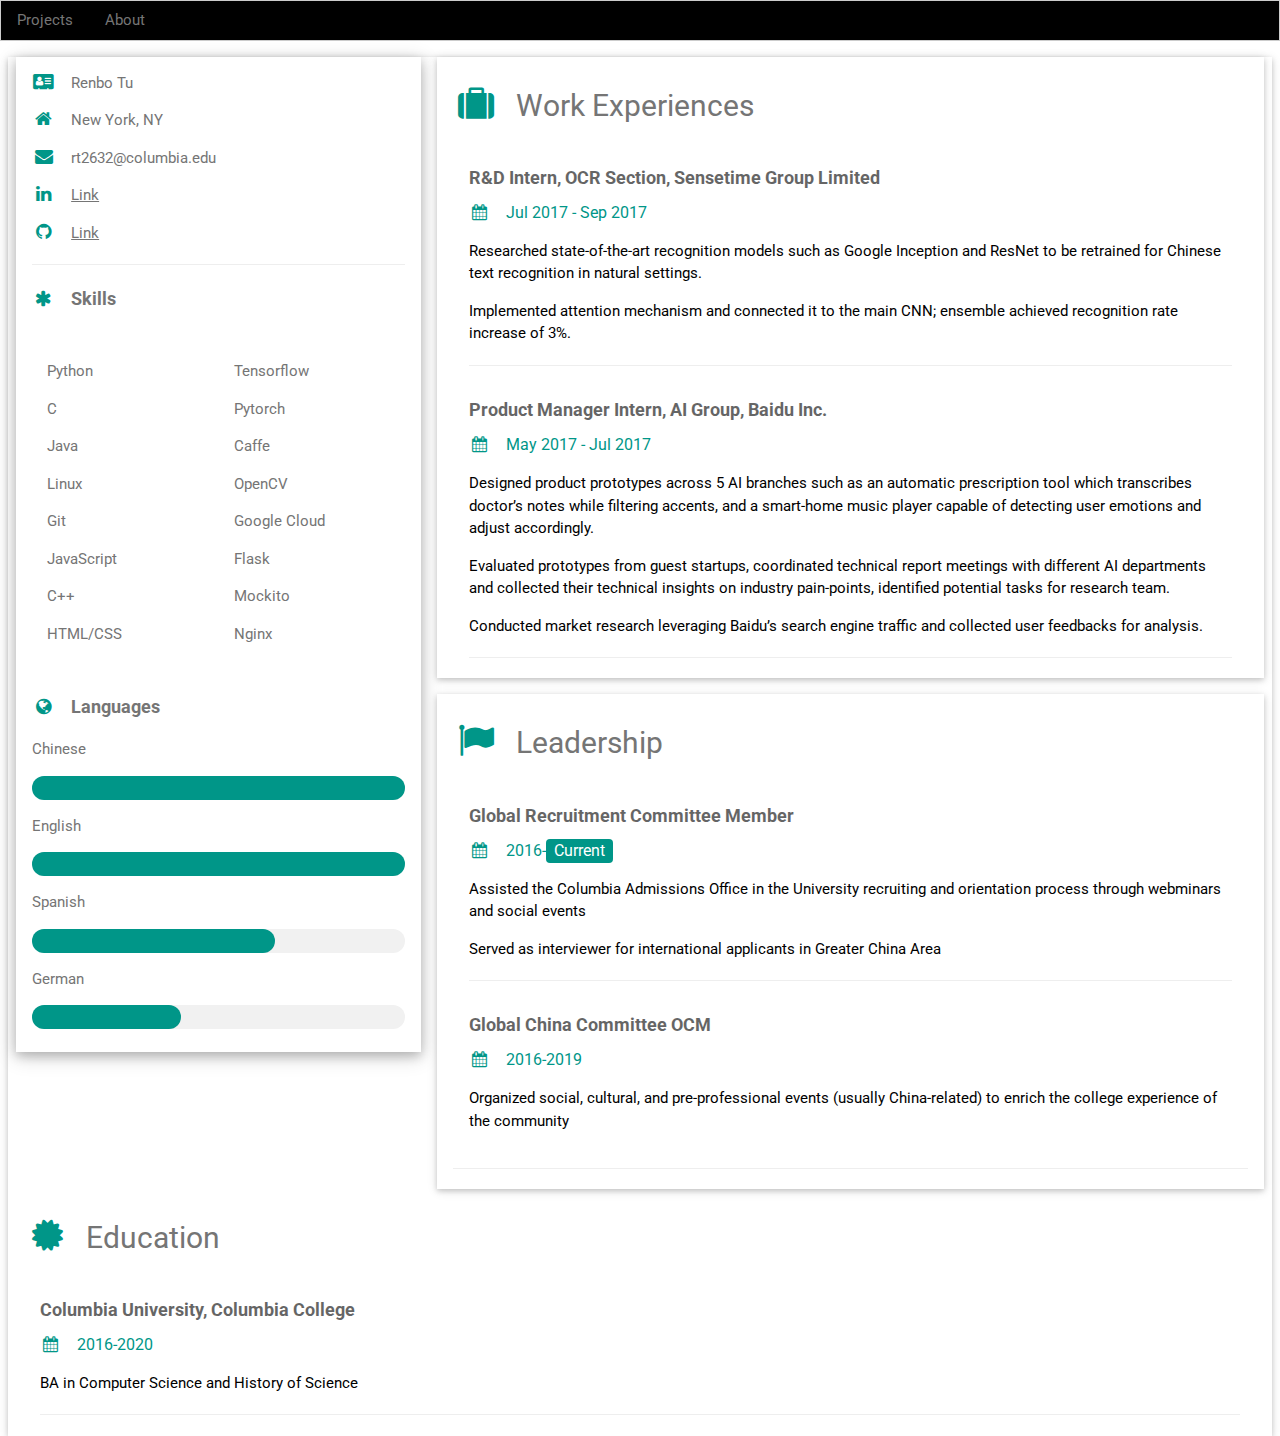
==== About/index.html @ a7acbed5 "updated about me" ====
<!DOCTYPE html>
<html>
  <meta charset="UTF-8">
  <meta name="viewport" content="width=device-width, initial-scale=1">
  <head>
    <title>About</title> 
  </head>

  <link rel="stylesheet" href="https://www.w3schools.com/w3css/4/w3.css">
  <link rel='stylesheet' href='https://fonts.googleapis.com/css?family=Roboto'>
  <link rel="stylesheet" href="https://cdnjs.cloudflare.com/ajax/libs/font-awesome/4.7.0/css/font-awesome.min.css">
  
  <style>
    html,body,h1,h2,h3,h4,h5,h6 {font-family: "Roboto", sans-serif}
    .row::after {
      content: "";
      clear: both;
      display: table;
    }

    [class*="col-"] {
      float: left;
      padding: 15px;
    }

    .col-1 {width: 8.33%;}
    .col-2 {width: 16.66%;}
    .col-3 {width: 25%;}
    .col-4 {width: 33.33%;}
    .col-5 {width: 41.66%;}
    .col-6 {width: 50%;}
    .col-7 {width: 58.33%;}
    .col-8 {width: 66.66%;}
    .col-9 {width: 75%;}
    .col-10 {width: 83.33%;}
    .col-11 {width: 91.66%;}
    .col-12 {width: 100%;}
  </style>
  </body>
  <div class="w3-bar w3-border w3-black">
        <a href="/" class="w3-bar-item w3-button w3-hover-none w3-text-grey w3-hover-text-white">Projects</a>
        <a href="/About" class="w3-bar-item w3-button w3-hover-none w3-text-grey w3-hover-text-white">About</a>
   </div>
  <!-- Page Container -->
  <div class="w3-content w3-margin-top" style="max-width:1400px;">

    <!-- The Grid -->
    <div class="w3-row-padding">
    
      <!-- Left Column -->
      <div class="w3-third">
      
        <div class="w3-white w3-text-grey w3-card-4">
          <div class="w3-container">
        <p><i class="fa fa-address-card fa-fw w3-margin-right w3-large w3-text-teal"></i>Renbo Tu</p>
            <p><i class="fa fa-home fa-fw w3-margin-right w3-large w3-text-teal"></i>New York, NY</p>
            <p><i class="fa fa-envelope fa-fw w3-margin-right w3-large w3-text-teal"></i>rt2632@columbia.edu</p>
            <p><i class="fa fa-linkedin fa-fw w3-margin-right w3-large w3-text-teal"></i><a href="https://www.linkedin.com/in/renbotu/">Link</a></p>
            <p><i class="fa fa-github fa-fw w3-margin-right w3-large w3-text-teal"></i><a href="https://github.com/rtu715">Link</a></p>
            <hr>
            <p class="w3-large"><b><i class="fa fa-asterisk fa-fw w3-margin-right w3-text-teal"></i>Skills</b></p>
            <div class="row">
          <div class="col-6">
              <p>Python</p>
                <p>C</p>
                <p>Java</p>
                <p>Linux</p>
                <p>Git</p>
                <p>JavaScript</p>
                <p>C++</p>
                <p>HTML/CSS</p>
                
          </div>
          <div class="col-6">
              <p>Tensorflow</p>
                <p>Pytorch</p>
                <p>Caffe</p>
                <p>OpenCV</p>
                <p>Google Cloud</p>
                <p>Flask</p>
                <p>Mockito</p>
                <p>Nginx</p>
          </div>
        </div>
            

            <p class="w3-large w3-text-theme"><b><i class="fa fa-globe fa-fw w3-margin-right w3-text-teal"></i>Languages</b></p>
            <p>Chinese</p>
            <div class="w3-light-grey w3-round-xlarge">
              <div class="w3-round-xlarge w3-teal" style="height:24px;width:100%"></div>
            </div>
            <p>English</p>
            <div class="w3-light-grey w3-round-xlarge">
              <div class="w3-round-xlarge w3-teal" style="height:24px;width:100%"></div>
            </div>
            <p>Spanish</p>
            <div class="w3-light-grey w3-round-xlarge">
              <div class="w3-round-xlarge w3-teal" style="height:24px;width:65%"></div>
            </div>
            <p>German</p>
            <div class="w3-light-grey w3-round-xlarge">
              <div class="w3-round-xlarge w3-teal" style="height:24px; width:40%"></div>
            </div>
            <br>
          </div>
        </div><br>

      <!-- End Left Column -->
      </div>

      <!-- Right Column -->
      <div class="w3-twothird">
      
        <div class="w3-container w3-card w3-white w3-margin-bottom">
          <h2 class="w3-text-grey w3-padding-16"><i class="fa fa-suitcase fa-fw w3-margin-right w3-xxlarge w3-text-teal"></i>Work Experiences</h2>
          <div class="w3-container">
            <h5 class="w3-opacity"><b>R&D Intern, OCR Section, Sensetime Group Limited</b></h5>
            <h6 class="w3-text-teal"><i class="fa fa-calendar fa-fw w3-margin-right"></i>Jul 2017 - Sep 2017</span></h6>
            <p> Researched state-of-the-art recognition models such as Google Inception and ResNet to be retrained for Chinese text recognition in natural settings. </p>
            <p> Implemented attention mechanism and connected it to the main CNN; ensemble achieved recognition rate increase of 3%.</p>
            <hr>
          </div>
          <div class="w3-container">
            <h5 class="w3-opacity"><b>Product Manager Intern, AI Group, Baidu Inc.</b></h5>
            <h6 class="w3-text-teal"><i class="fa fa-calendar fa-fw w3-margin-right"></i>May 2017 - Jul 2017</h6>
            <p>Designed product prototypes across 5 AI branches such as an automatic prescription tool which transcribes doctor’s notes while filtering accents, and a smart-home music player capable of detecting user emotions and adjust accordingly. </p>
            <p>Evaluated prototypes from guest startups, coordinated technical report meetings with different AI departments and collected their technical insights on industry pain-points, identified potential tasks for research team. </p>
            <p>Conducted market research leveraging Baidu’s search engine traffic and collected user feedbacks for analysis.</p>
            <hr>
          </div>
        </div>

        <div class="w3-container w3-card w3-white">
          <h2 class="w3-text-grey w3-padding-16"><i class="fa fa-flag fa-fw w3-margin-right w3-xxlarge w3-text-teal"></i>Leadership</h2>
          <div class="w3-container">
            <h5 class="w3-opacity"><b>Global Recruitment Committee Member</b></h5>
            <h6 class="w3-text-teal"><i class="fa fa-calendar fa-fw w3-margin-right"></i>2016-<span class="w3-tag w3-teal w3-round">Current</span></h6>
            <p>Assisted the Columbia Admissions Office in the University recruiting and orientation process through webminars and social events</p>

            <p>Served as interviewer for international applicants in Greater China Area </p>
            <hr>
          </div>
          <div class="w3-container">
            <h5 class="w3-opacity"><b>Global China Committee OCM</b></h5>
            <h6 class="w3-text-teal"><i class="fa fa-calendar fa-fw w3-margin-right"></i>2016-2019</h6>
            <p>Organized social, cultural, and pre-professional events (usually China-related) to enrich the college experience of the community</p>
          </div>
            <hr>
          </div>

        </div>        

        <div class="w3-container w3-card w3-white">
          <h2 class="w3-text-grey w3-padding-16"><i class="fa fa-certificate fa-fw w3-margin-right w3-xxlarge w3-text-teal"></i>Education</h2>
          <div class="w3-container">
            <h5 class="w3-opacity"><b>Columbia University, Columbia College</b></h5>
            <h6 class="w3-text-teal"><i class="fa fa-calendar fa-fw w3-margin-right"></i>2016-2020</h6>
            <p>BA in Computer Science and History of Science</p>
            <hr>
          </div>
        </div>

      <!-- End Right Column -->
      </div>
      
    <!-- End Grid -->
    </div>
    
    <!-- End Page Container -->
  </div>
  </body>
</html>
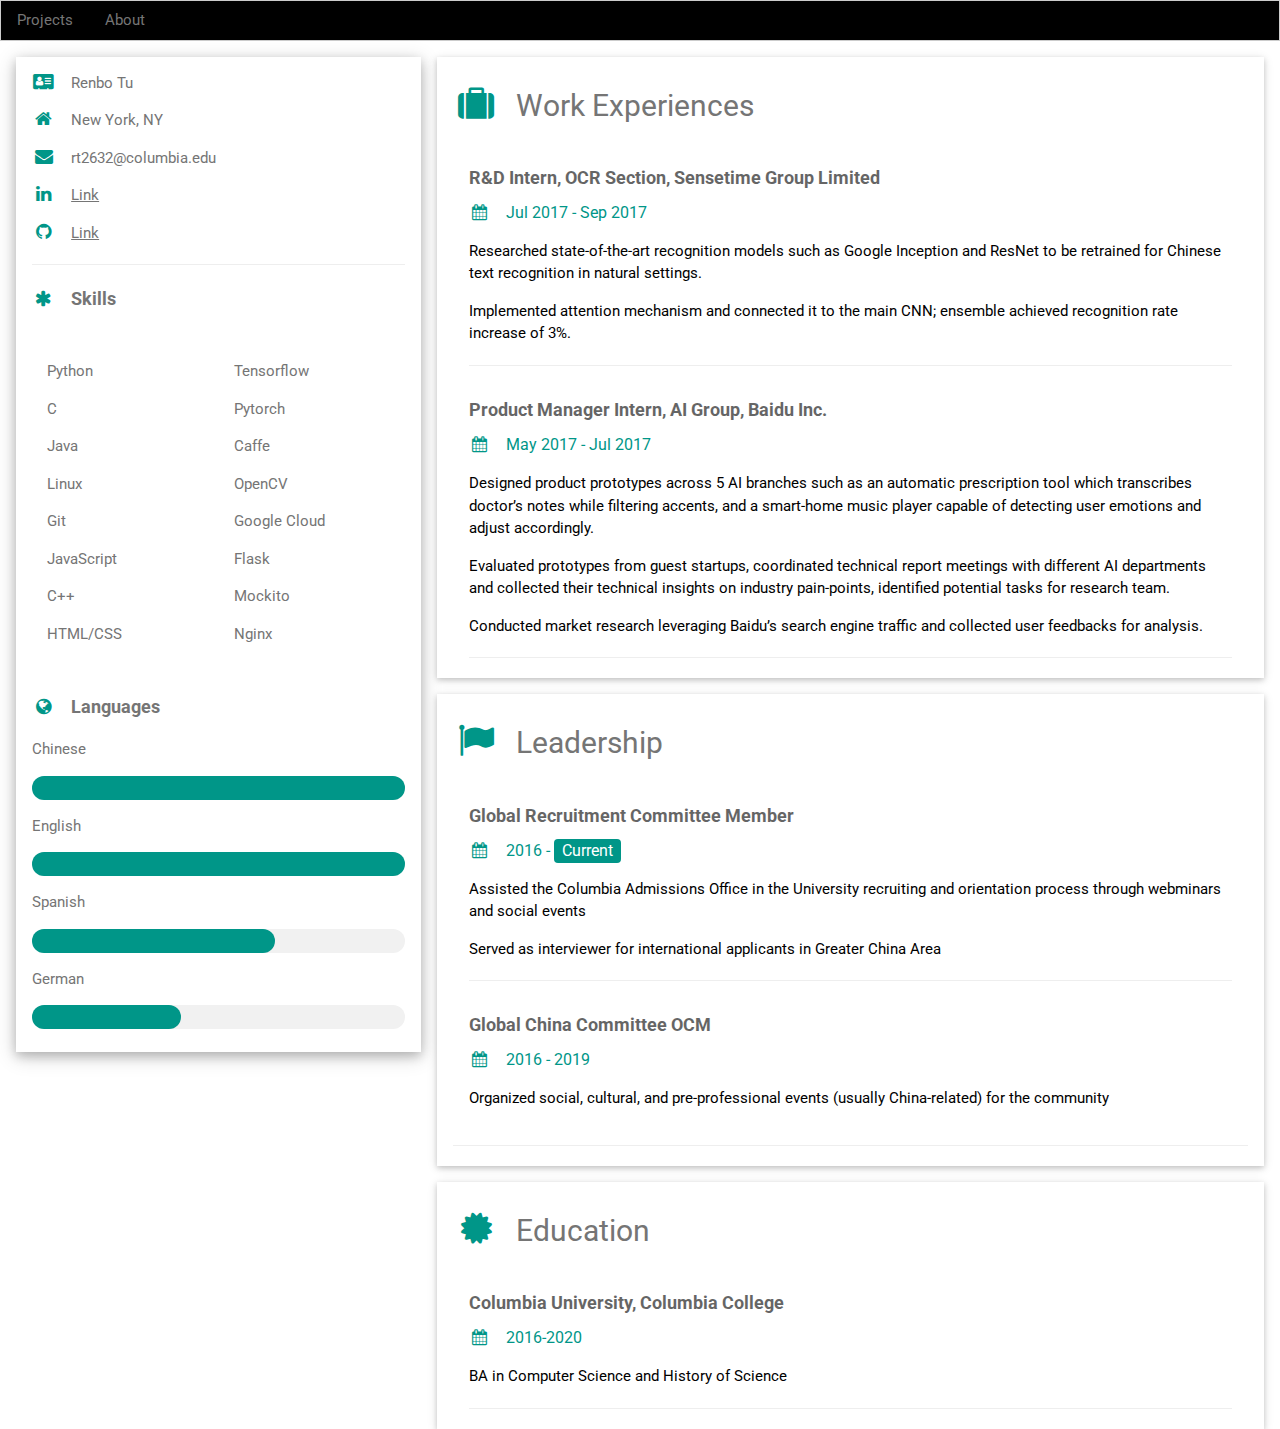
==== commit 26d029bf: "about me" ====
--- a/About/index.html
+++ b/About/index.html
@@ -130,11 +130,11 @@
           </div>
         </div>
 
-        <div class="w3-container w3-card w3-white">
+        <div class="w3-container w3-card w3-white w3-margin-bottom">
           <h2 class="w3-text-grey w3-padding-16"><i class="fa fa-flag fa-fw w3-margin-right w3-xxlarge w3-text-teal"></i>Leadership</h2>
           <div class="w3-container">
             <h5 class="w3-opacity"><b>Global Recruitment Committee Member</b></h5>
-            <h6 class="w3-text-teal"><i class="fa fa-calendar fa-fw w3-margin-right"></i>2016-<span class="w3-tag w3-teal w3-round">Current</span></h6>
+            <h6 class="w3-text-teal"><i class="fa fa-calendar fa-fw w3-margin-right"></i>2016 - <span class="w3-tag w3-teal w3-round">Current</span></h6>
             <p>Assisted the Columbia Admissions Office in the University recruiting and orientation process through webminars and social events</p>
 
             <p>Served as interviewer for international applicants in Greater China Area </p>
@@ -142,13 +142,12 @@
           </div>
           <div class="w3-container">
             <h5 class="w3-opacity"><b>Global China Committee OCM</b></h5>
-            <h6 class="w3-text-teal"><i class="fa fa-calendar fa-fw w3-margin-right"></i>2016-2019</h6>
-            <p>Organized social, cultural, and pre-professional events (usually China-related) to enrich the college experience of the community</p>
+            <h6 class="w3-text-teal"><i class="fa fa-calendar fa-fw w3-margin-right"></i>2016 - 2019</h6>
+            <p>Organized social, cultural, and pre-professional events (usually China-related) for the community</p>
           </div>
             <hr>
-          </div>
-
-        </div>        
+        </div>
+      
 
         <div class="w3-container w3-card w3-white">
           <h2 class="w3-text-grey w3-padding-16"><i class="fa fa-certificate fa-fw w3-margin-right w3-xxlarge w3-text-teal"></i>Education</h2>
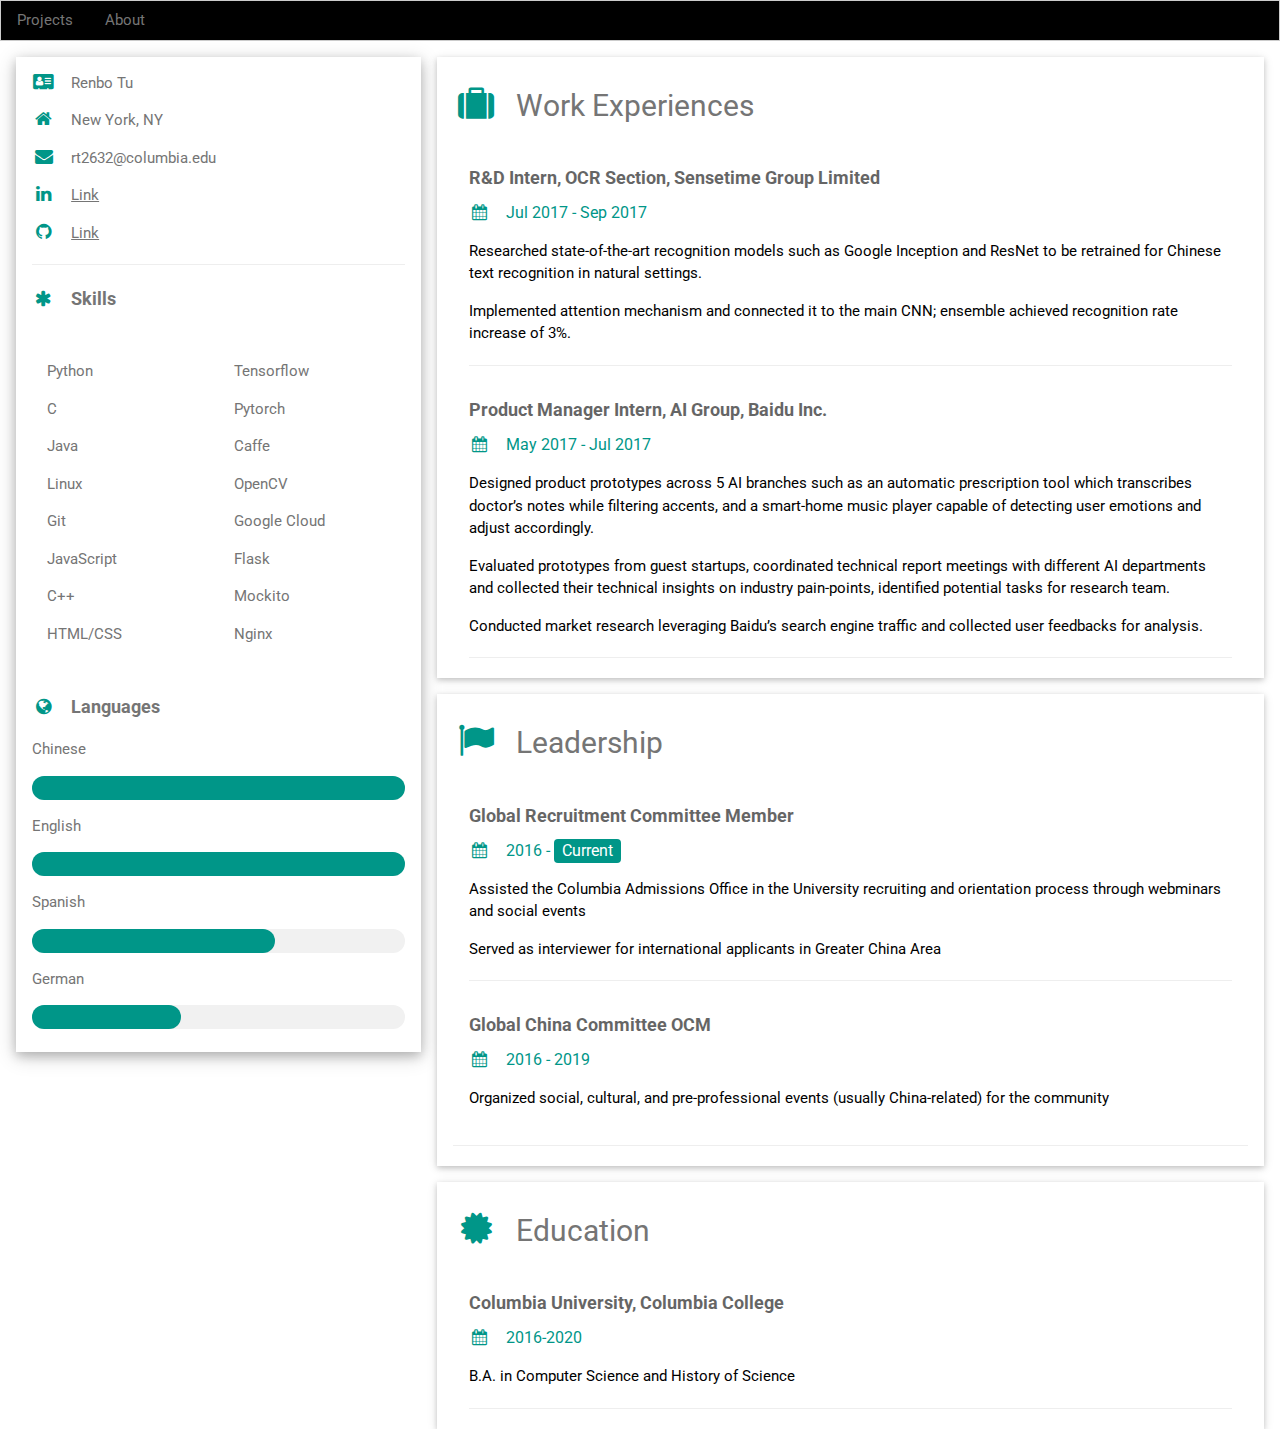
==== commit 3b02d97c: "added embedded project: credit - ruohai Ge" ====
--- a/About/index.html
+++ b/About/index.html
@@ -154,7 +154,7 @@
           <div class="w3-container">
             <h5 class="w3-opacity"><b>Columbia University, Columbia College</b></h5>
             <h6 class="w3-text-teal"><i class="fa fa-calendar fa-fw w3-margin-right"></i>2016-2020</h6>
-            <p>BA in Computer Science and History of Science</p>
+            <p>B.A. in Computer Science and History of Science</p>
             <hr>
           </div>
         </div>
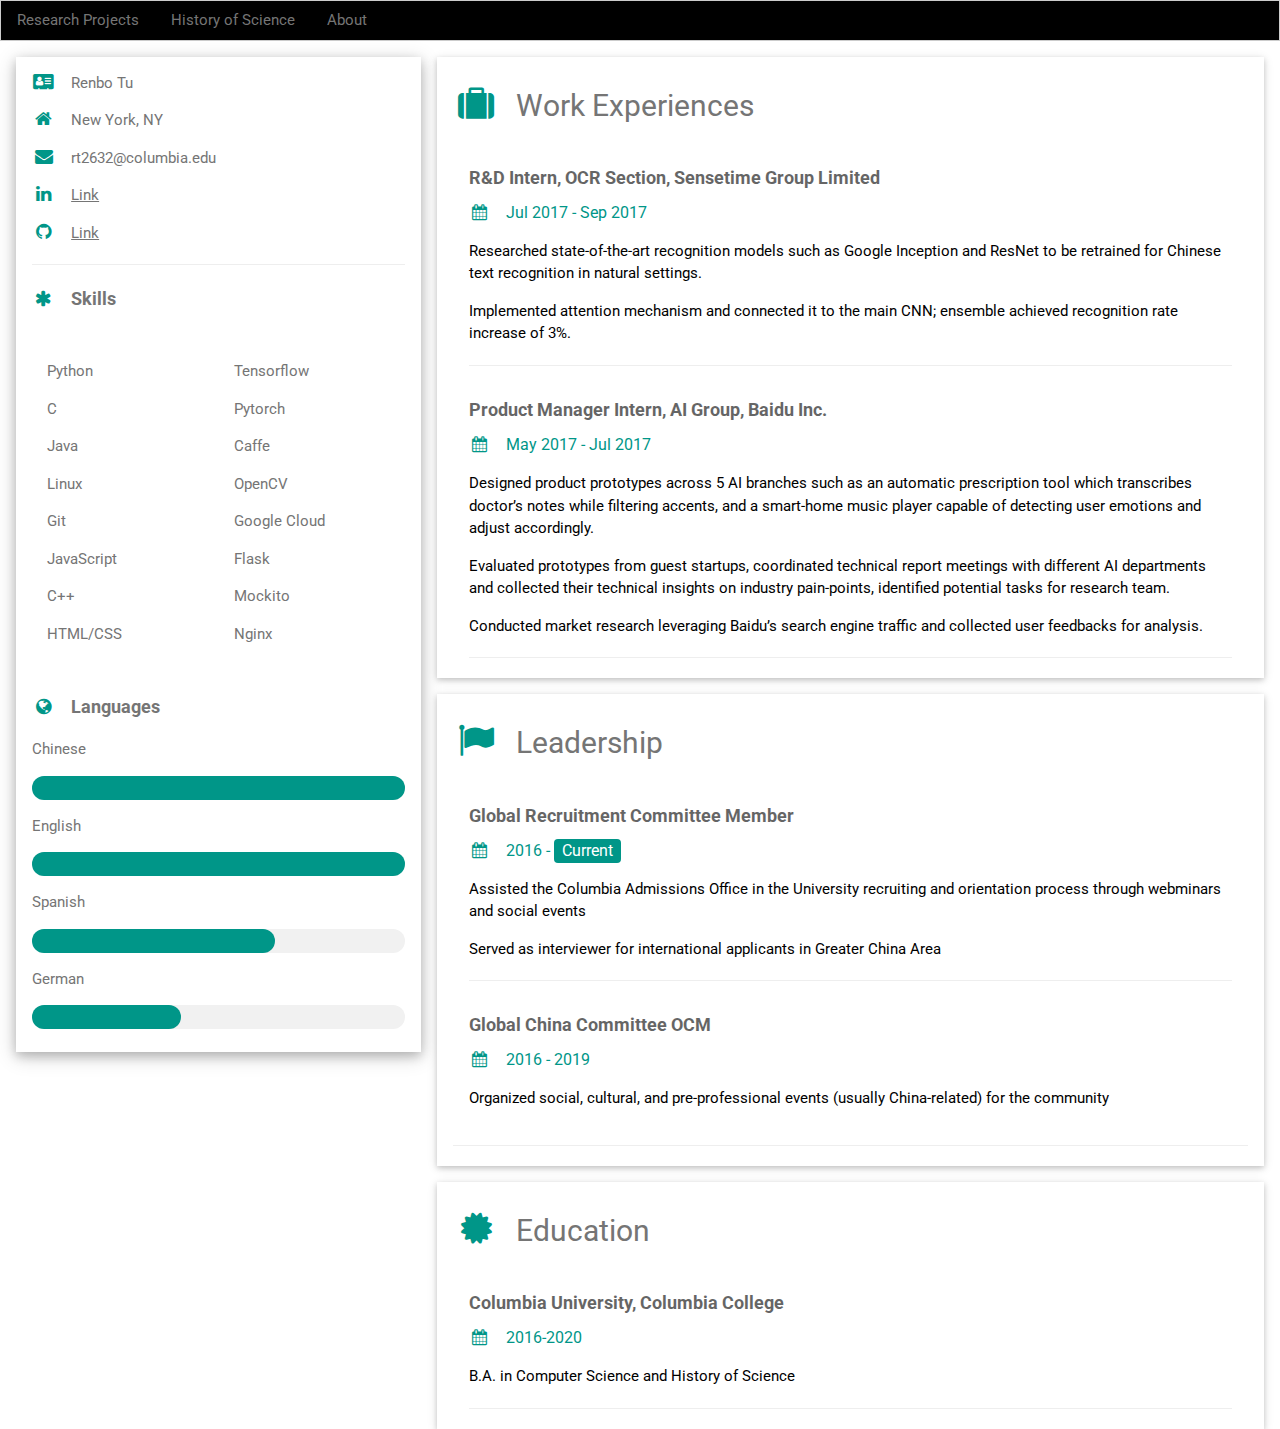
==== commit a968dfa9: "added hos seminars" ====
--- a/About/index.html
+++ b/About/index.html
@@ -1,4 +1,5 @@
 <!DOCTYPE html>
+<!-- Credit: Ruohai Ge -->
 <html>
   <meta charset="UTF-8">
   <meta name="viewport" content="width=device-width, initial-scale=1">
@@ -38,7 +39,8 @@
   </style>
   </body>
   <div class="w3-bar w3-border w3-black">
-        <a href="/" class="w3-bar-item w3-button w3-hover-none w3-text-grey w3-hover-text-white">Projects</a>
+        <a href="/" class="w3-bar-item w3-button w3-hover-none w3-text-grey w3-hover-text-white">Research Projects</a>
+        <a href="/Seminars" class="w3-bar-item w3-button w3-hover-none w3-text-grey w3-hover-text-white">History of Science</a>
         <a href="/About" class="w3-bar-item w3-button w3-hover-none w3-text-grey w3-hover-text-white">About</a>
    </div>
   <!-- Page Container -->
